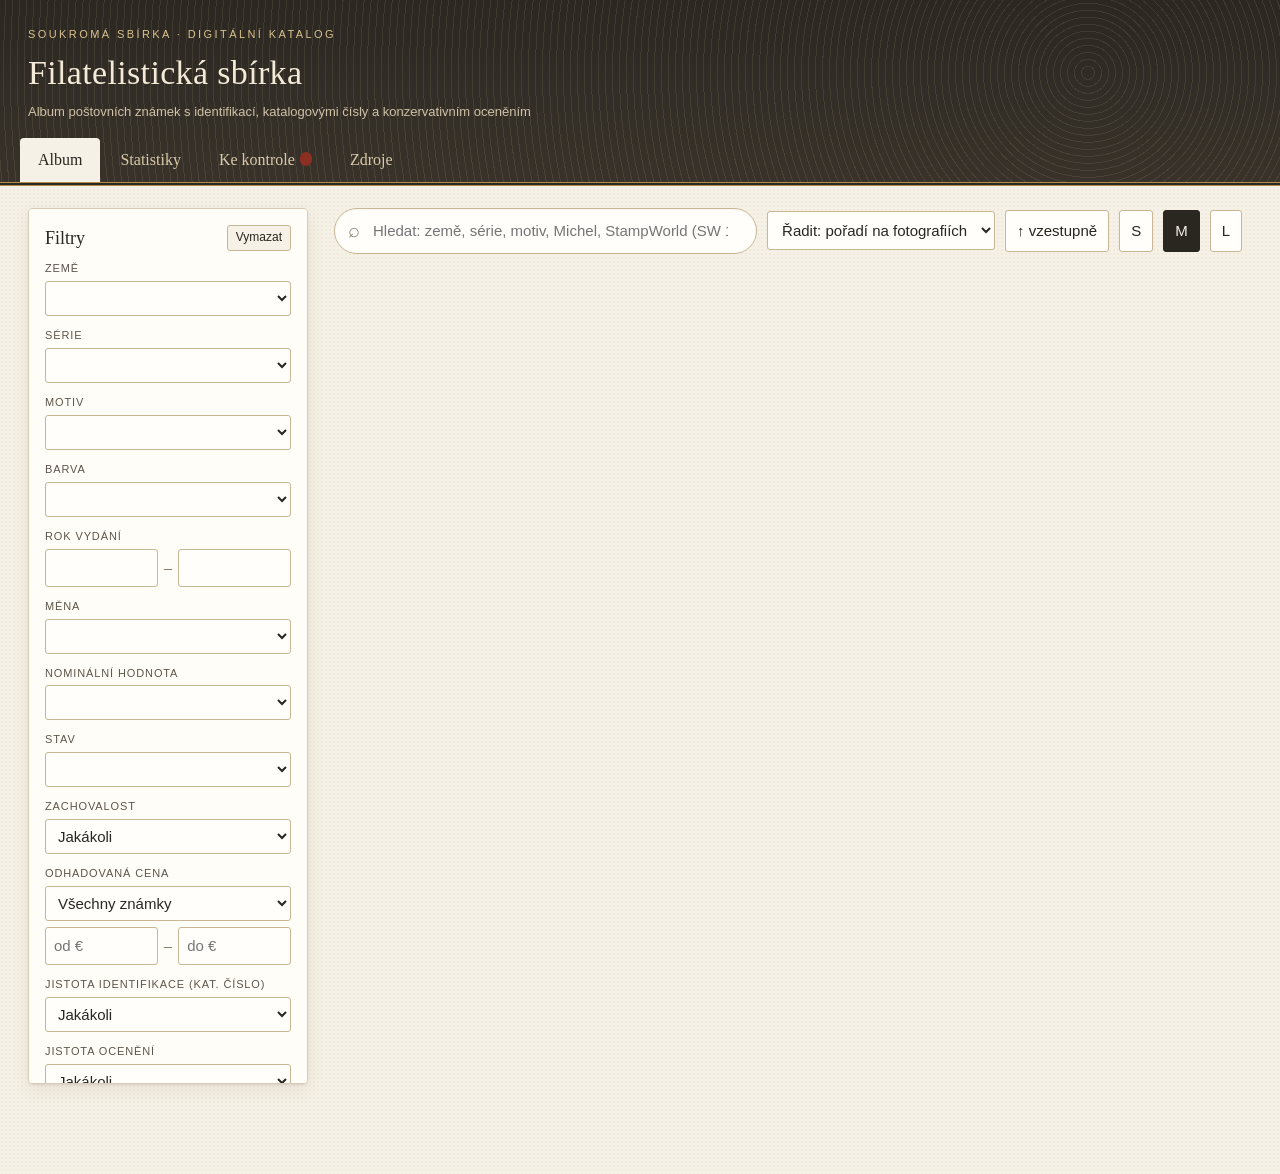
==== 03_APLIKACE/index.html @ 519fc474 "Poznámky ke kontrole: Mi 288 (znamky.cz), kandidáti SW 285a*, razítko STAMP-1197" ====
<!DOCTYPE html>
<html lang="cs">
<head>
<meta charset="utf-8">
<meta name="viewport" content="width=device-width, initial-scale=1">
<title>Filatelistická sbírka – katalog</title>
<link rel="stylesheet" href="styles.css?v=15">
</head>
<body>
<header class="masthead">
  <div class="inner">
    <div class="brand">
      <small>Soukromá sbírka · digitální katalog</small>
      <h1>Filatelistická sbírka</h1>
      <p>Album poštovních známek s identifikací, katalogovými čísly a konzervativním oceněním</p>
    </div>
    <div class="kpis" id="kpis"></div>
  </div>
  <nav class="tabs">
    <button data-v="album" class="active">Album</button>
    <button data-v="stats">Statistiky</button>
    <button data-v="review">Ke kontrole <span class="badge" id="revBadge"></span></button>
    <button data-v="sources">Zdroje</button>
  </nav>
</header>

<main>
<section id="view-album">
 <div class="layout">
  <aside class="filters" aria-label="Filtry">
    <h3>Filtry <button id="reset" type="button">Vymazat</button></h3>
    <div class="f"><label for="fZeme">Země</label><select id="fZeme"></select></div>
    <div class="f"><label for="fSerie">Série</label><select id="fSerie"></select></div>
    <div class="f"><label for="fMotiv">Motiv</label><select id="fMotiv"></select></div>
    <div class="f"><label for="fBarva">Barva</label><select id="fBarva"></select></div>
    <div class="f"><label>Rok vydání</label><div class="row"><input id="fRokOd" type="number" min="1840" max="2030" aria-label="Rok od"><span>–</span><input id="fRokDo" type="number" min="1840" max="2030" aria-label="Rok do"></div></div>
    <div class="f"><label for="fMena">Měna</label><select id="fMena"></select></div>
    <div class="f"><label for="fNom">Nominální hodnota</label><select id="fNom"></select></div>
    <div class="f"><label for="fStav">Stav</label><select id="fStav"></select></div>
    <div class="f"><label for="fZach">Zachovalost</label><select id="fZach"><option value="">Jakákoli</option><option value="bez zjevných vad">bez zjevných vad</option><option value="poškozená">poškozená</option></select></div>
    <div class="f"><label for="fCena">Odhadovaná cena</label><select id="fCena"><option value="">Všechny známky</option><option value="ano">jen oceněné</option><option value="ne">jen neoceněné</option></select>
      <div class="row" style="margin-top:6px"><input id="fCenaOd" type="number" step="0.05" min="0" placeholder="od €" aria-label="Cena od"><span>–</span><input id="fCenaDo" type="number" step="0.05" min="0" placeholder="do €" aria-label="Cena do"></div></div>
    <div class="f"><label for="fJist">Jistota identifikace (kat. číslo)</label><select id="fJist"><option value="">Jakákoli</option><option value="ověřené">ověřené</option><option value="pravděpodobné">pravděpodobné</option><option value="neurčené">neurčené</option></select></div>
    <div class="f"><label for="fJistC">Jistota ocenění</label><select id="fJistC"><option value="">Jakákoli</option><option value="nízká">nízká</option><option value="bez ocenění">bez ocenění</option></select></div>
    <div class="f"><label for="fDavka">Dávka identifikace</label><select id="fDavka"><option value="">Obě dávky</option><option value="identifikováno (dávka 1)">dávka 1 (Bavorsko, Württembersko)</option><option value="identifikováno (dávka 2)">dávka 2 (ostatní)</option></select></div>
    <div class="f"><label class="chk"><input id="fSkup" type="checkbox"> jen spojené kusy (dvojice, pásky, bloky)</label></div>
  </aside>
  <div>
    <div class="toolbar">
      <div class="search"><input id="q" type="search" placeholder="Hledat: země, série, motiv, Michel, StampWorld (SW 123), nominál, barva, ID…" aria-label="Fulltextové vyhledávání" autocomplete="off"></div>
      <select id="sort" aria-label="Řazení">
        <option value="poradi">Řadit: pořadí na fotografiích</option>
        <option value="zeme">Řadit: země</option>
        <option value="rok">Řadit: rok vydání</option>
        <option value="nom">Řadit: nominální hodnota</option>
        <option value="cena">Řadit: odhadovaná cena</option>
        <option value="cat">Řadit: katalogové číslo</option>
      </select>
      <button class="btn" id="dir" type="button">↑ vzestupně</button>
      <button class="btn sz" data-s="s" type="button" title="Malé náhledy">S</button><button class="btn sz on" data-s="m" type="button" title="Střední náhledy">M</button><button class="btn sz" data-s="l" type="button" title="Velké náhledy">L</button>
      <span class="count" id="count"></span>
    </div>
    <div class="chips" id="chips"></div>
    <div class="grid" id="grid"></div>
  </div>
 </div>
</section>
<section id="view-stats" class="hidden"><div class="wrap" id="stats"></div></section>
<section id="view-review" class="hidden"><div class="wrap" id="review"></div></section>
<section id="view-sources" class="hidden"><div class="wrap" id="sources"></div></section>
</main>

<div class="overlay hidden" id="overlay" role="dialog" aria-modal="true" aria-label="Detail známky">
  <div class="sheet">
    <div class="viewer">
      <div class="vbar">
        <div class="seg" id="seg"><button data-m="crop" class="on" type="button">Výřez známky</button><button data-m="photo" type="button">Původní fotografie</button></div>
        <span class="sp"></span>
        <a id="oFull" target="_blank">Výřez v plném rozlišení ↗</a>
        <a id="oJpg" target="_blank">Fotografie (JPEG) ↗</a>
        <a id="oHeic" target="_blank">Originál HEIC ↗</a>
      </div>
      <div class="stage" id="stage"></div>
      <button class="navbtn prev" id="prev" type="button" title="Předchozí (←)">‹</button>
      <button class="navbtn next" id="next" type="button" title="Další (→)">›</button>
      <div class="vfoot" id="vfoot"></div>
    </div>
    <div class="entry" id="entry"></div>
  </div>
</div>
<footer id="gen"></footer>
<script>window.ZN_WEB=true;window.ZN_IMG="https://lusoorig.github.io/znamky-obrazky/";</script><script src="app.js?v=23"></script>
</body>
</html>
---- 03_APLIKACE/styles.css ----
/* Filatelistický katalog – vzhled alba (lokální, bez externích fontů) */
:root{
  --paper:#f6f1e6; --paper2:#efe7d6; --card:#fffdf8; --ink:#2a2620; --ink2:#5d554a; --muted:#8a8072;
  --rule:#d9ccb4; --rule2:#c8b694; --accent:#8c2f23; --accent2:#2f4f6f; --gold:#b08d4a;
  --ok:#3f7d4e; --mid:#c08a1e; --no:#9a9389; --shadow:0 1px 2px rgba(60,40,10,.10),0 6px 18px rgba(60,40,10,.08);
  --serif:"Iowan Old Style","Palatino Linotype",Palatino,"Book Antiqua",Georgia,"Times New Roman",serif;
  --sans:-apple-system,BlinkMacSystemFont,"Segoe UI","Helvetica Neue",Arial,sans-serif;
  --mount:#1f1d1a; --thumb:170px;
}
*{box-sizing:border-box}
html,body{margin:0}
body{font-family:var(--sans);color:var(--ink);background:var(--paper);
  background-image:radial-gradient(rgba(140,110,60,.05) 1px,transparent 1px);background-size:4px 4px;font-size:15px;line-height:1.45}
a{color:var(--accent2)}
button,input,select{font:inherit;color:inherit}
.hidden{display:none!important}

/* ---------- záhlaví ---------- */
.masthead{background:linear-gradient(180deg,#2b2721,#38322a);color:#f3ead7;border-bottom:4px double var(--gold);position:relative;overflow:hidden}
.masthead::before{content:"";position:absolute;inset:0;opacity:.10;
  background:repeating-radial-gradient(circle at 85% 40%,transparent 0 6px,#e8d6a8 6px 7px)}
.masthead .inner{position:relative;max-width:1600px;margin:0 auto;padding:22px 28px 0;display:flex;gap:24px;align-items:flex-end;flex-wrap:wrap}
.brand{flex:1 1 380px}
.brand small{font-family:var(--sans);letter-spacing:.22em;text-transform:uppercase;font-size:11px;color:#d8c28e}
.brand h1{font-family:var(--serif);font-weight:normal;font-size:34px;margin:4px 0 6px;letter-spacing:.01em}
.brand p{margin:0 0 16px;color:#cfc2a6;font-size:13px}
.kpis{display:flex;gap:10px;flex-wrap:wrap;margin-bottom:16px}
.kpi{border:1px solid rgba(216,194,142,.35);padding:8px 14px;border-radius:3px;background:rgba(0,0,0,.15);min-width:110px}
.kpi b{display:block;font-family:var(--serif);font-size:22px;font-weight:normal;color:#fff6df}
.kpi span{font-size:11px;letter-spacing:.06em;text-transform:uppercase;color:#cdbb92}
nav.tabs{max-width:1600px;margin:0 auto;padding:0 20px;display:flex;gap:2px;position:relative}
nav.tabs button{background:none;border:0;color:#d9cba9;padding:10px 18px 11px;cursor:pointer;font-family:var(--serif);font-size:16px;border-radius:4px 4px 0 0}
nav.tabs button:hover{color:#fff}
nav.tabs button.active{background:var(--paper);color:var(--ink)}
nav.tabs .badge{font-family:var(--sans);font-size:11px;background:var(--accent);color:#fff;border-radius:9px;padding:1px 6px;margin-left:5px;vertical-align:2px}

/* ---------- rozvržení alba ---------- */
.layout{max-width:1600px;margin:0 auto;display:grid;grid-template-columns:280px 1fr;gap:26px;padding:22px 28px 60px}
aside.filters{position:sticky;top:12px;align-self:start;max-height:calc(100vh - 24px);overflow:auto;background:var(--card);border:1px solid var(--rule);
  border-radius:4px;padding:16px 16px 10px;box-shadow:var(--shadow)}
aside h3{font-family:var(--serif);font-weight:normal;font-size:18px;margin:0 0 10px;display:flex;justify-content:space-between;align-items:center}
aside h3 button{font-family:var(--sans);font-size:12px;border:1px solid var(--rule2);background:var(--paper);border-radius:3px;padding:3px 8px;cursor:pointer}
.f{margin:0 0 12px}
.f label{display:block;font-size:11px;letter-spacing:.08em;text-transform:uppercase;color:var(--ink2);margin-bottom:4px}
.f select,.f input[type=number],.f input[type=search]{width:100%;padding:7px 8px;border:1px solid var(--rule2);border-radius:3px;background:#fffefb}
.f .row{display:flex;gap:6px;align-items:center}.f .row span{color:var(--muted)}
.f .chk{display:flex;gap:7px;align-items:center;text-transform:none;letter-spacing:0;font-size:13px;color:var(--ink);margin:4px 0}
.f select:focus,.f input:focus,.toolbar input:focus{outline:2px solid rgba(47,79,111,.35);outline-offset:0}

.toolbar{display:flex;gap:10px;align-items:center;flex-wrap:wrap;margin-bottom:14px}
.search{flex:1 1 320px;position:relative}
.search input{width:100%;padding:11px 14px 11px 38px;border:1px solid var(--rule2);border-radius:24px;background:#fffefb;font-size:15px;box-shadow:inset 0 1px 2px rgba(0,0,0,.04)}
.search::before{content:"⌕";position:absolute;left:14px;top:50%;transform:translateY(-52%);font-size:20px;color:var(--muted)}
.toolbar select{padding:9px 10px;border:1px solid var(--rule2);border-radius:3px;background:#fffefb}
.toolbar .btn{border:1px solid var(--rule2);background:#fffefb;border-radius:3px;padding:9px 11px;cursor:pointer}
.toolbar .btn.on{background:var(--ink);color:var(--paper);border-color:var(--ink)}
.count{font-family:var(--serif);color:var(--ink2);font-size:15px;white-space:nowrap}
.chips{display:flex;gap:6px;flex-wrap:wrap;margin:-4px 0 12px}
.chip{font-size:12px;background:#ece3cf;border:1px solid var(--rule2);border-radius:12px;padding:2px 9px;cursor:pointer}
.chip::after{content:" ×";color:var(--accent)}

/* ---------- album – stránka a karta ---------- */
.page-head{grid-column:1/-1;display:flex;align-items:baseline;gap:12px;margin:18px 0 2px;padding-bottom:6px;border-bottom:1px solid var(--rule2)}
.page-head:first-child{margin-top:0}
.page-head h2{font-family:var(--serif);font-weight:normal;font-size:24px;margin:0;font-variant:small-caps;letter-spacing:.03em}
.page-head span{color:var(--muted);font-size:13px}
.grid{display:grid;grid-template-columns:repeat(auto-fill,minmax(calc(var(--thumb) + 34px),1fr));gap:18px}
.card{background:var(--card);border:1px solid var(--rule);border-radius:2px;box-shadow:var(--shadow);cursor:pointer;display:flex;flex-direction:column;
  transition:transform .15s,box-shadow .15s;content-visibility:auto;contain-intrinsic-size:auto 300px}
.card:hover{transform:translateY(-2px);box-shadow:0 2px 4px rgba(60,40,10,.12),0 14px 28px rgba(60,40,10,.14)}
.card:focus-visible{outline:2px solid var(--accent2);outline-offset:2px}
.mount{margin:10px 10px 0;height:calc(var(--thumb) + 22px);background:var(--mount);border-radius:1px;display:flex;align-items:center;justify-content:center;
  padding:11px;position:relative;box-shadow:inset 0 0 0 1px rgba(255,255,255,.04),inset 0 10px 18px rgba(255,255,255,.04)}
.mount::after{content:"";position:absolute;left:0;right:0;top:0;height:42%;background:linear-gradient(180deg,rgba(255,255,255,.06),transparent);pointer-events:none}
.mount img{max-width:100%;max-height:100%;object-fit:contain;display:block;box-shadow:0 2px 6px rgba(0,0,0,.55)}
.mount .flag{position:absolute;top:6px;left:6px;font-size:10px;background:rgba(0,0,0,.55);color:#f0e5cc;border-radius:2px;padding:1px 5px;letter-spacing:.04em}
.cap{padding:9px 12px 11px;display:flex;flex-direction:column;gap:2px;flex:1}
.cap .c1{font-family:var(--serif);font-size:15px;line-height:1.25}
.cap .c2{font-size:12px;color:var(--ink2);overflow:hidden;text-overflow:ellipsis;white-space:nowrap}
.cap .c3{display:flex;justify-content:space-between;align-items:center;margin-top:5px;font-size:12px;gap:6px}
.cat{font-family:var(--serif);font-variant:small-caps;letter-spacing:.03em;color:var(--accent);white-space:nowrap;overflow:hidden;text-overflow:ellipsis}
.cat.none{color:var(--muted);font-variant:normal;font-style:italic}
.price{white-space:nowrap;background:#f1e9d5;border:1px solid var(--rule2);border-radius:10px;padding:0 7px;font-variant-numeric:tabular-nums}
.price.none{background:none;border-style:dashed;color:var(--muted)}
.dot{display:inline-block;width:8px;height:8px;border-radius:50%;margin-right:4px;vertical-align:0}
.dot.ověřené{background:var(--ok)}.dot.pravděpodobné{background:var(--mid)}.dot.neurčené{background:var(--no)}
.empty{grid-column:1/-1;text-align:center;padding:60px 20px;color:var(--ink2);font-family:var(--serif);font-size:20px}

/* ---------- detail ---------- */
.overlay{position:fixed;inset:0;background:rgba(25,20,14,.62);backdrop-filter:blur(3px);-webkit-backdrop-filter:blur(3px);z-index:50;display:flex;padding:2.5vh 2.5vw}
.sheet{background:var(--paper);flex:1;border-radius:4px;display:grid;grid-template-columns:minmax(0,1.25fr) minmax(380px,1fr);overflow:hidden;box-shadow:0 20px 60px rgba(0,0,0,.4)}
.viewer{background:#1c1a17;position:relative;display:flex;flex-direction:column;min-height:0}
.viewer .vbar{display:flex;gap:6px;padding:10px 12px;align-items:center;border-bottom:1px solid #2e2a24;flex-wrap:wrap}
.seg{display:inline-flex;border:1px solid #4a4236;border-radius:4px;overflow:hidden}
.seg button{background:none;border:0;color:#d8ccb2;padding:6px 12px;cursor:pointer;font-size:13px}
.seg button.on{background:#e9dcbd;color:#1c1a17}
.vbar a{color:#d8ccb2;font-size:12px;text-decoration:none;border:1px solid #4a4236;border-radius:4px;padding:5px 9px}
.vbar a:hover{background:#2c2822}
.vbar .sp{flex:1}
.stage{flex:1;min-height:0;display:flex;align-items:center;justify-content:center;padding:24px;overflow:auto}
.stage img.crop{max-width:100%;max-height:100%;object-fit:contain;box-shadow:0 6px 30px rgba(0,0,0,.7)}
.photo{position:relative;display:inline-block;max-width:100%;max-height:100%}
.photo img{display:block;max-width:100%;max-height:calc(95vh - 120px);object-fit:contain}
.photo .hl{position:absolute;border:2px solid #ffd35a;border-radius:2px;box-shadow:0 0 0 9999px rgba(0,0,0,.45),0 0 12px rgba(255,211,90,.8);pointer-events:none}
.viewer .navbtn{position:absolute;top:50%;transform:translateY(-50%);background:rgba(0,0,0,.45);color:#fff;border:0;width:40px;height:64px;font-size:26px;cursor:pointer;border-radius:3px}
.viewer .prev{left:8px}.viewer .next{right:8px}
.vfoot{color:#a99d85;font-size:12px;padding:8px 14px;border-top:1px solid #2e2a24}
.entry{overflow:auto;padding:22px 26px 30px;position:relative}
.close{position:absolute;top:10px;right:12px;border:1px solid var(--rule2);background:var(--card);border-radius:50%;width:34px;height:34px;font-size:18px;cursor:pointer}
.entry .eid{font-size:12px;letter-spacing:.14em;color:var(--muted);text-transform:uppercase}
.entry h2{font-family:var(--serif);font-weight:normal;font-size:28px;margin:4px 40px 2px 0;line-height:1.15}
.entry .sub{color:var(--ink2);font-family:var(--serif);font-size:16px;margin-bottom:12px}
.catline{display:flex;flex-wrap:wrap;gap:8px;margin:8px 0 16px}
.catbox{border:1px solid var(--rule2);background:var(--card);border-radius:3px;padding:6px 10px;min-width:96px}
.catbox span{display:block;font-size:10px;letter-spacing:.1em;text-transform:uppercase;color:var(--muted)}
.catbox b{font-family:var(--serif);font-weight:normal;font-size:17px;color:var(--accent)}
.catbox.na b{color:var(--muted);font-style:italic;font-size:14px}
.sec{margin:18px 0 0}
.sec h4{font-family:var(--serif);font-weight:normal;font-size:17px;margin:0 0 8px;border-bottom:1px solid var(--rule2);padding-bottom:4px;font-variant:small-caps;letter-spacing:.03em}
dl.kv{display:grid;grid-template-columns:150px 1fr;gap:5px 12px;margin:0;font-size:14px}
dl.kv dt{color:var(--ink2)}
dl.kv dd{margin:0}
dl.kv dd small{color:var(--muted);display:block;font-size:12px}
.j{font-size:11px;border-radius:9px;padding:0 6px;margin-left:5px;border:1px solid;white-space:nowrap}
.j.ověřené{color:var(--ok);border-color:#a9cdb2}.j.pravděpodobné{color:#946a10;border-color:#e3c98d}.j.neurčené{color:var(--no);border-color:#d5d0c8}
.note{background:#fbf6ea;border-left:3px solid var(--gold);padding:8px 11px;font-size:13.5px;margin:6px 0;color:var(--ink2)}
.val{background:var(--card);border:1px solid var(--rule);border-radius:4px;padding:12px 14px}
.val .big{font-family:var(--serif);font-size:30px}
.val .big small{font-size:14px;color:var(--ink2)}
.range{height:8px;background:#ece3cf;border-radius:4px;position:relative;margin:10px 0 4px}
.range i{position:absolute;top:-4px;width:3px;height:16px;background:var(--accent);border-radius:2px}
.range b{position:absolute;top:0;height:8px;background:linear-gradient(90deg,#e7d3a6,#c9a35c);border-radius:4px}
.range-l{display:flex;justify-content:space-between;font-size:12px;color:var(--ink2);font-variant-numeric:tabular-nums}
ul.src{list-style:none;padding:0;margin:8px 0 0}
ul.src li{padding:6px 0;border-top:1px dotted var(--rule2);font-size:13px}
.ttag{font-size:10px;text-transform:uppercase;letter-spacing:.06em;border-radius:2px;padding:1px 5px;margin-right:6px;color:#fff;background:#8a8072}
.ttag.realizovaná{background:var(--ok)}.ttag.nabídková{background:#a5731b}.ttag.katalogová{background:var(--accent2)}.ttag.neprodáno{background:#8c2f23}
.hist{font-size:13px;color:var(--ink2);padding-left:18px;margin:0}

/* ---------- statistiky a přehledy ---------- */
.wrap{max-width:1600px;margin:0 auto;padding:22px 28px 60px}
.panels{display:grid;grid-template-columns:repeat(auto-fit,minmax(360px,1fr));gap:20px}
.panel{background:var(--card);border:1px solid var(--rule);border-radius:4px;padding:16px 18px;box-shadow:var(--shadow)}
.panel h3{font-family:var(--serif);font-weight:normal;font-size:20px;margin:0 0 12px}
.panel p.lead{color:var(--ink2);margin:-6px 0 12px;font-size:13px}
.bars{display:grid;grid-template-columns:minmax(110px,170px) 1fr 70px;gap:5px 10px;align-items:center;font-size:13px}
.bars .lbl{overflow:hidden;text-overflow:ellipsis;white-space:nowrap}
.bars .bar{height:14px;background:#ece3cf;border-radius:2px;overflow:hidden}
.bars .bar b{display:block;height:100%;background:linear-gradient(90deg,#8c2f23,#b85a3c)}
.bars .bar b.alt{background:linear-gradient(90deg,#2f4f6f,#5b7fa3)}
.bars .num{text-align:right;font-variant-numeric:tabular-nums;color:var(--ink2)}
.bars .lbl.link{cursor:pointer;color:var(--accent2)}
.donut{display:flex;gap:18px;align-items:center}
.donut .ring{width:130px;height:130px;border-radius:50%;flex:none;position:relative}
.donut .ring::after{content:"";position:absolute;inset:26px;background:var(--card);border-radius:50%}
.legend div{font-size:13px;margin:4px 0}
table.t{width:100%;border-collapse:collapse;font-size:13px}
table.t th{text-align:left;font-weight:600;color:var(--ink2);border-bottom:1px solid var(--rule2);padding:5px 6px;font-size:12px}
table.t td{border-bottom:1px dotted var(--rule);padding:5px 6px;vertical-align:top}
table.t tr.clk{cursor:pointer}table.t tr.clk:hover td{background:#f8f1e0}
table.t img{height:38px;max-width:52px;object-fit:contain;background:var(--mount);padding:2px}
.num-r{text-align:right;font-variant-numeric:tabular-nums}
.review-tabs{display:flex;gap:8px;flex-wrap:wrap;margin:0 0 16px}
.review-tabs button{border:1px solid var(--rule2);background:var(--card);border-radius:18px;padding:7px 14px;cursor:pointer}
.review-tabs button.on{background:var(--ink);color:var(--paper);border-color:var(--ink)}
.review-tabs b{font-weight:600;margin-left:4px}
.strip{display:flex;gap:8px;flex-wrap:wrap}
.strip .mini{width:66px;height:66px;background:var(--mount);display:flex;align-items:center;justify-content:center;cursor:pointer;border-radius:2px;padding:4px}
.strip .mini img{max-width:100%;max-height:100%}
.group{margin-bottom:18px}
.group h4{font-family:var(--serif);font-weight:normal;font-size:16px;margin:0 0 6px}
.group .why{font-size:13px;color:var(--ink2);margin:0 0 8px}
footer{max-width:1600px;margin:0 auto;padding:0 28px 30px;color:var(--muted);font-size:12px}

@media (max-width:980px){
  .layout{grid-template-columns:1fr}
  aside.filters{position:static;max-height:none}
  .sheet{grid-template-columns:1fr;overflow:auto}
  .viewer{min-height:55vh}
}
@media print{.masthead nav,.filters,.toolbar{display:none}}
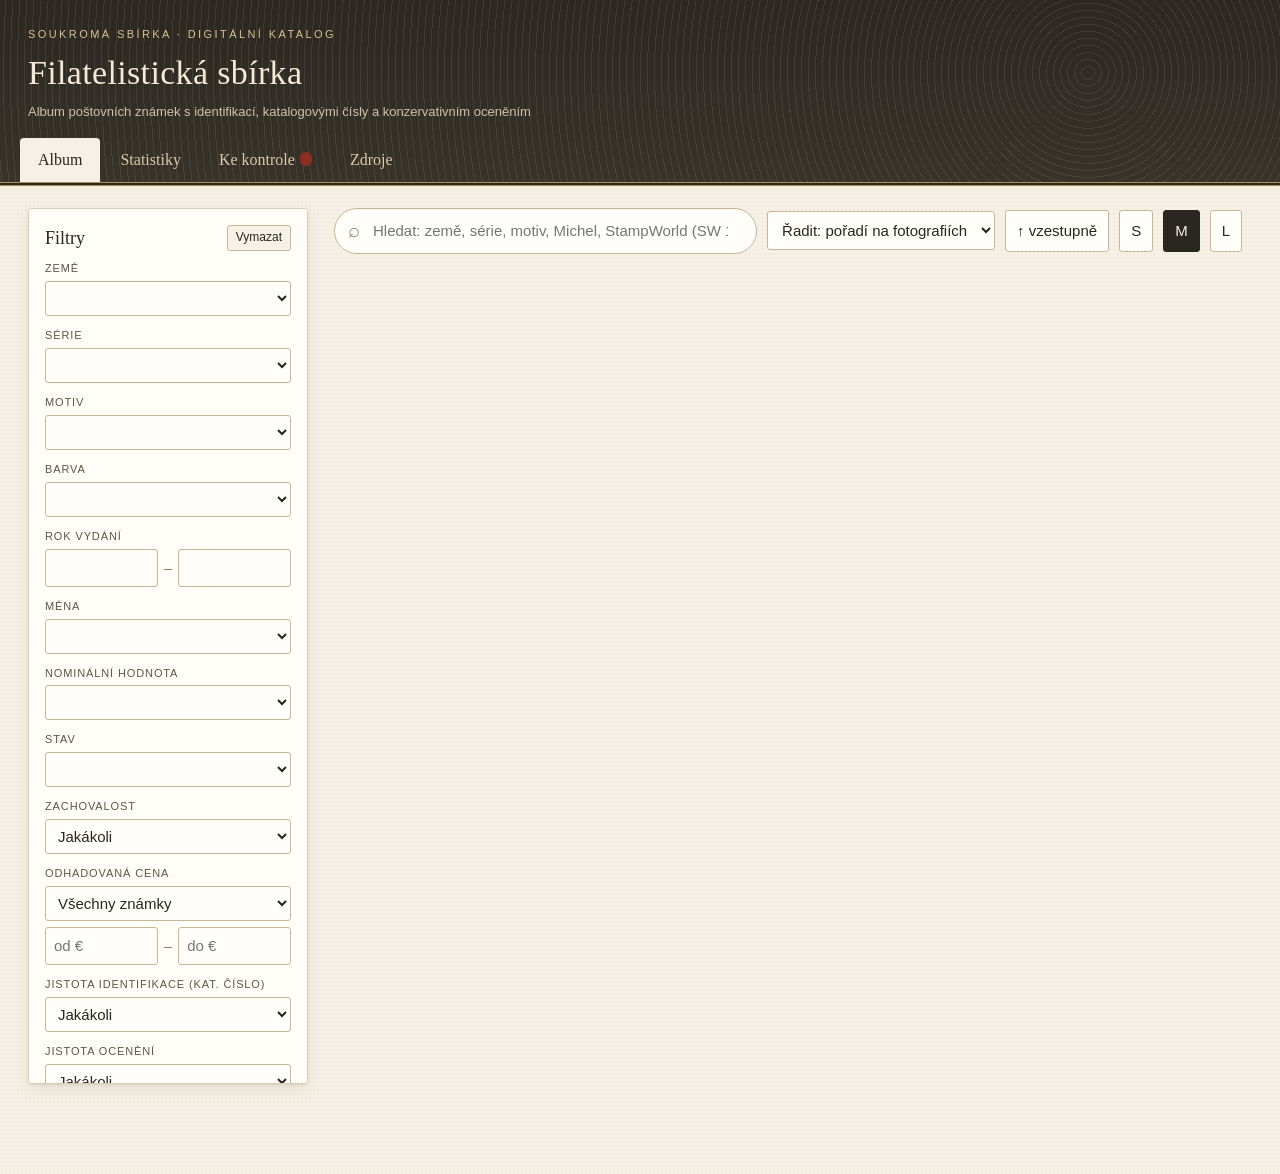
==== commit 0ebd8d01: "Ruční doplnění: STAMP-0396 (SW 31a*) a STAMP-0429 (SW 33), Nizozemsko 1876 Co-Authored-By: Claude Op" ====
--- a/03_APLIKACE/index.html
+++ b/03_APLIKACE/index.html
@@ -89,6 +89,6 @@
   </div>
 </div>
 <footer id="gen"></footer>
-<script>window.ZN_WEB=true;window.ZN_IMG="https://lusoorig.github.io/znamky-obrazky/";</script><script src="app.js?v=23"></script>
+<script>window.ZN_WEB=true;window.ZN_IMG="https://lusoorig.github.io/znamky-obrazky/";</script><script src="app.js?v=24"></script>
 </body>
 </html>
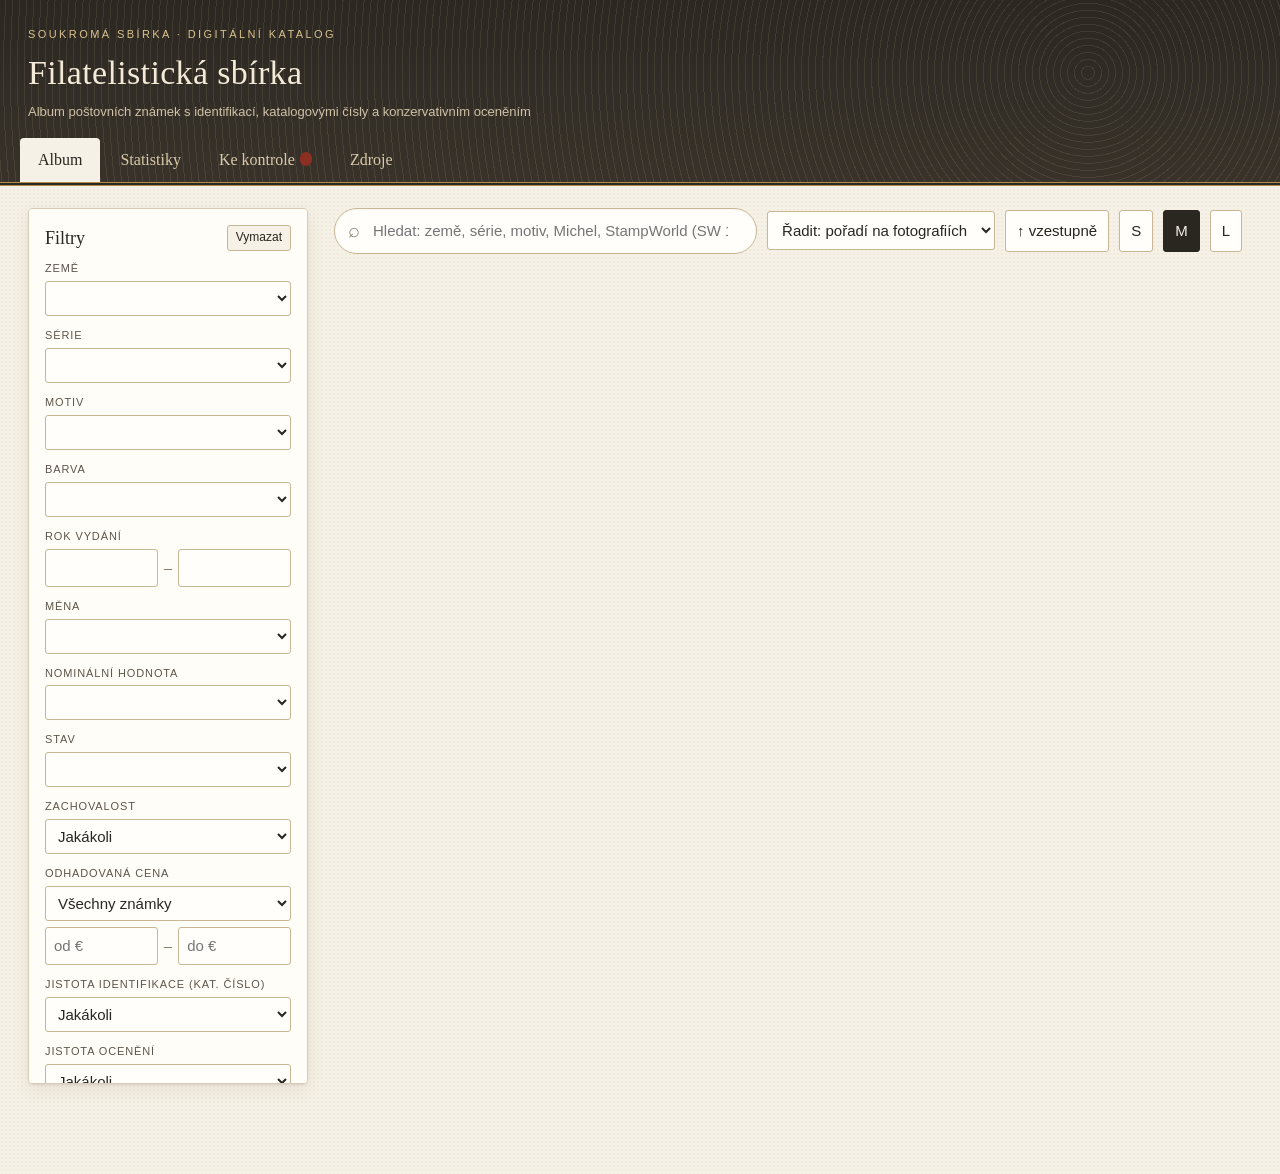
==== commit 532bcfed: "Ruční doplnění: 12 známek (Rakousko, Belgie, Turecko, Itálie) s čísly StampWorld Co-Authored-By: Cla" ====
--- a/03_APLIKACE/index.html
+++ b/03_APLIKACE/index.html
@@ -89,6 +89,6 @@
   </div>
 </div>
 <footer id="gen"></footer>
-<script>window.ZN_WEB=true;window.ZN_IMG="https://lusoorig.github.io/znamky-obrazky/";</script><script src="app.js?v=24"></script>
+<script>window.ZN_WEB=true;window.ZN_IMG="https://lusoorig.github.io/znamky-obrazky/";</script><script src="app.js?v=25"></script>
 </body>
 </html>
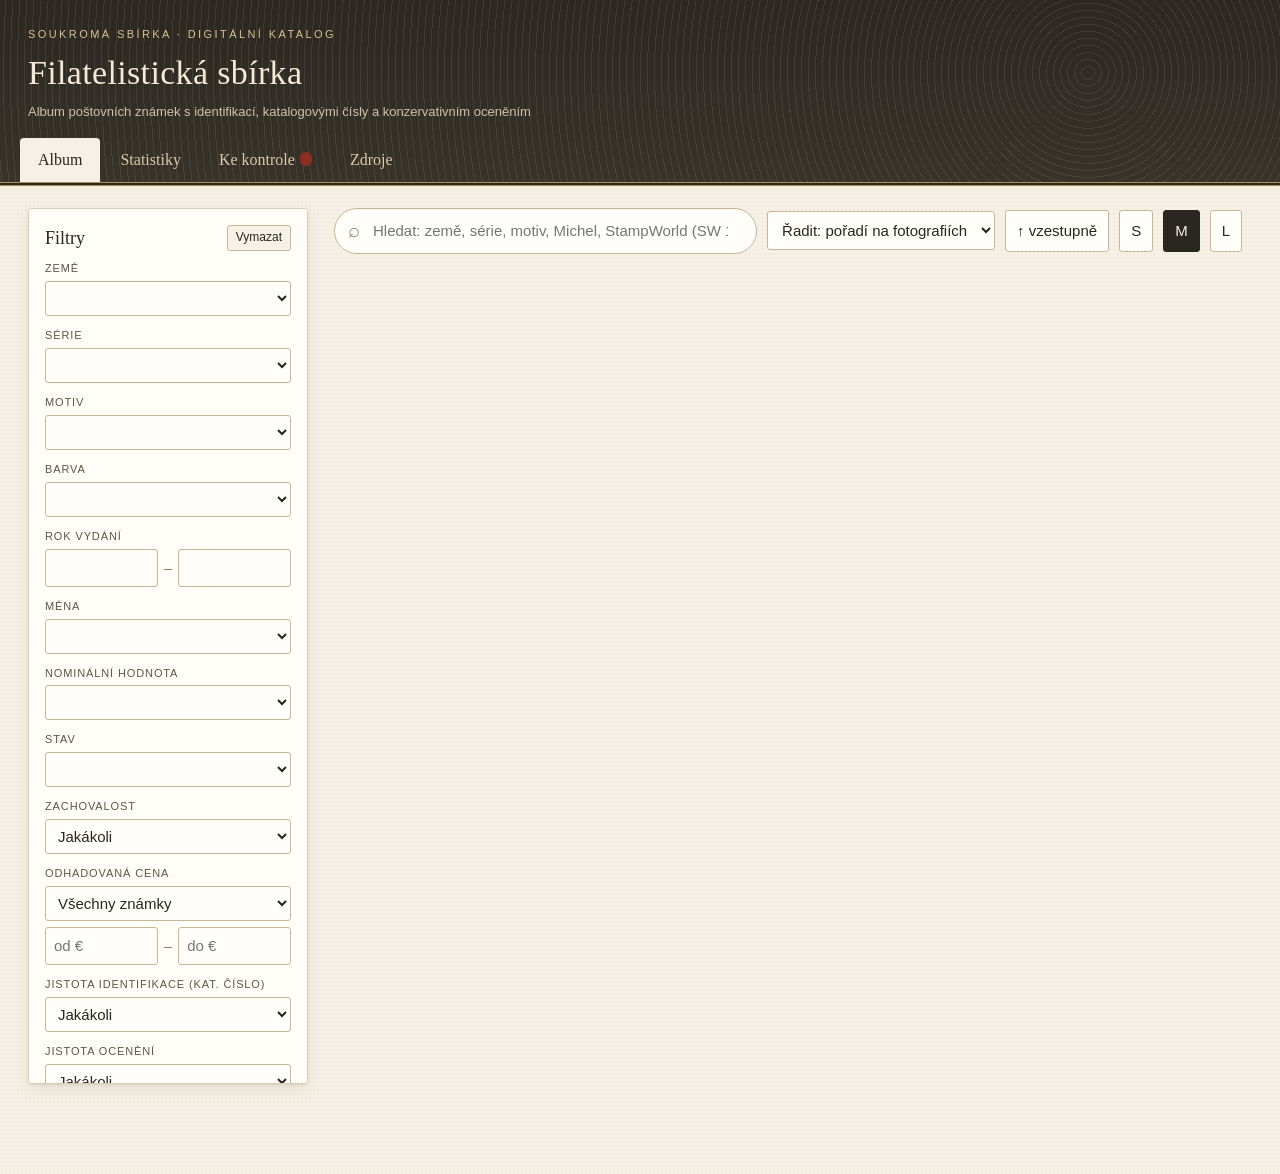
==== commit 038a2801: "Ruční doplnění: 15 známek (Belgie, Velká Británie, Francie, Polsko, SSSR) Co-Authored-By: Claude Opu" ====
--- a/03_APLIKACE/index.html
+++ b/03_APLIKACE/index.html
@@ -89,6 +89,6 @@
   </div>
 </div>
 <footer id="gen"></footer>
-<script>window.ZN_WEB=true;window.ZN_IMG="https://lusoorig.github.io/znamky-obrazky/";</script><script src="app.js?v=25"></script>
+<script>window.ZN_WEB=true;window.ZN_IMG="https://lusoorig.github.io/znamky-obrazky/";</script><script src="app.js?v=26"></script>
 </body>
 </html>
